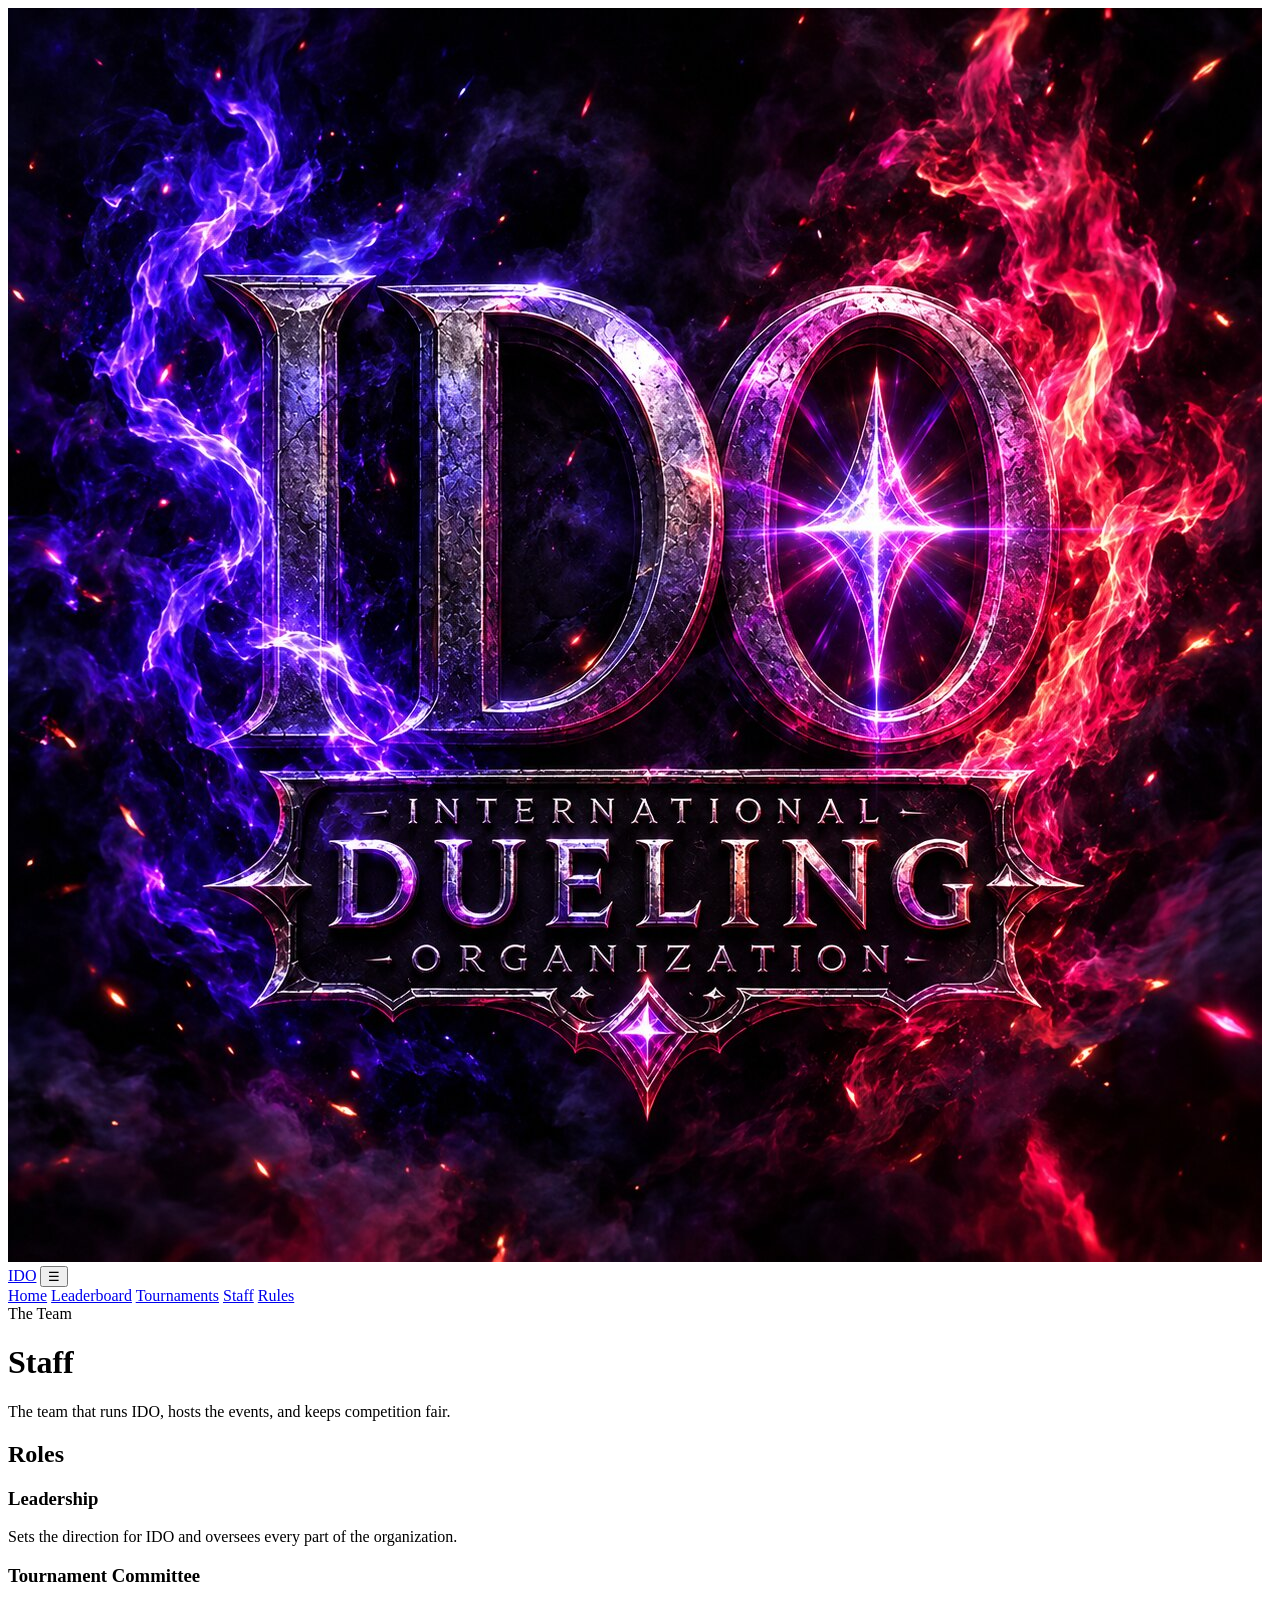
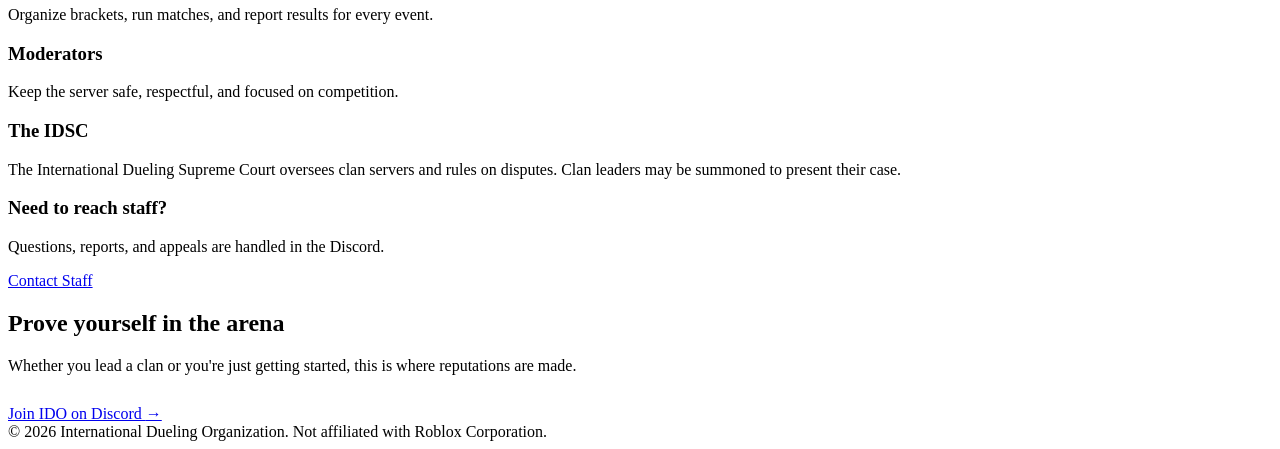
==== staff.html @ de7ac048 "Rename Staff to staff.html" ====
<!DOCTYPE html>
<html lang="en">
<head>
<meta charset="UTF-8">
<meta name="viewport" content="width=device-width, initial-scale=1.0">
<title>Staff | International Dueling Organization</title>
<meta name="description" content="Meet the IDO staff team, Tournament Committee, moderators, and the IDSC.">
<meta property="og:title" content="Staff | International Dueling Organization">
<meta property="og:description" content="Meet the IDO staff team, Tournament Committee, moderators, and the IDSC.">
<meta property="og:type" content="website">
<meta property="og:image" content="logo.jpg">
<meta name="theme-color" content="#0a0612">
<link rel="icon" href="logo.jpg">
<link rel="preconnect" href="https://fonts.googleapis.com">
<link rel="preconnect" href="https://fonts.gstatic.com" crossorigin>
<link href="https://fonts.googleapis.com/css2?family=Cinzel:wght@500;700;800&family=Inter:wght@400;500;600;700&display=swap" rel="stylesheet">
<link rel="stylesheet" href="style.css">
</head>
<body data-page="staff">
<div class="site-bg" aria-hidden="true"></div>

<nav>
  <div class="wrap">
    <a href="./" class="logo"><img src="logo.jpg" alt="" onerror="this.remove()"><span class="grad-text">IDO</span></a>
    <button class="menu-btn" aria-label="Menu">&#9776;</button>
    <div class="links">
      <a href="./" data-page="home">Home</a>
      <a href="leaderboard.html" data-page="leaderboard">Leaderboard</a>
      <a href="tournaments.html" data-page="tournaments">Tournaments</a>
      <a href="staff.html" data-page="staff">Staff</a>
      <a href="rules.html" data-page="rules">Rules</a>
    </div>
  </div>
</nav>

<header class="page-hero">
  <div class="wrap">
    <div class="eyebrow">The Team</div>
    <h1>Staff</h1>
    <p>The team that runs IDO, hosts the events, and keeps competition fair.</p>
    <div class="divider"></div>
  </div>
</header>

<section>
  <div class="wrap reveal stack">
    <div>
      <h2 class="small">Roles</h2>
      <div class="divider"></div>
      <div class="grid">
        <div class="card"><h3>Leadership</h3><p>Sets the direction for IDO and oversees every part of the organization.</p></div>
        <div class="card"><h3>Tournament Committee</h3><p>Organize brackets, run matches, and report results for every event.</p></div>
        <div class="card"><h3>Moderators</h3><p>Keep the server safe, respectful, and focused on competition.</p></div>
        <div class="card"><h3>The IDSC</h3><p>The International Dueling Supreme Court oversees clan servers and rules on disputes. Clan leaders may be summoned to present their case.</p></div>
      </div>
    </div>

    <div>
      <div class="card callout">
        <div>
          <h3>Need to reach staff?</h3>
          <p>Questions, reports, and appeals are handled in the Discord.</p>
        </div>
        <a class="btn btn-ghost" href="https://discord.gg/gZj7TFxwW" target="_blank" rel="noopener">Contact Staff</a>
      </div>
    </div>
  </div>
</section>

<section class="cta">
  <div class="wrap reveal">
    <h2>Prove yourself in the <span class="grad-text">arena</span></h2>
    <div class="divider"></div>
    <p class="sub" style="margin: 0 auto 30px;">Whether you lead a clan or you're just getting started, this is where reputations are made.</p>
    <a class="btn btn-primary" href="https://discord.gg/gZj7TFxwW" target="_blank" rel="noopener">Join IDO on Discord <span class="arrow">&rarr;</span></a>
  </div>
</section>

<footer>
  <div class="wrap">
    &copy; <span data-year></span> International Dueling Organization. Not affiliated with Roblox Corporation.
  </div>
</footer>

<script src="script.js"></script>
</body>
</html>
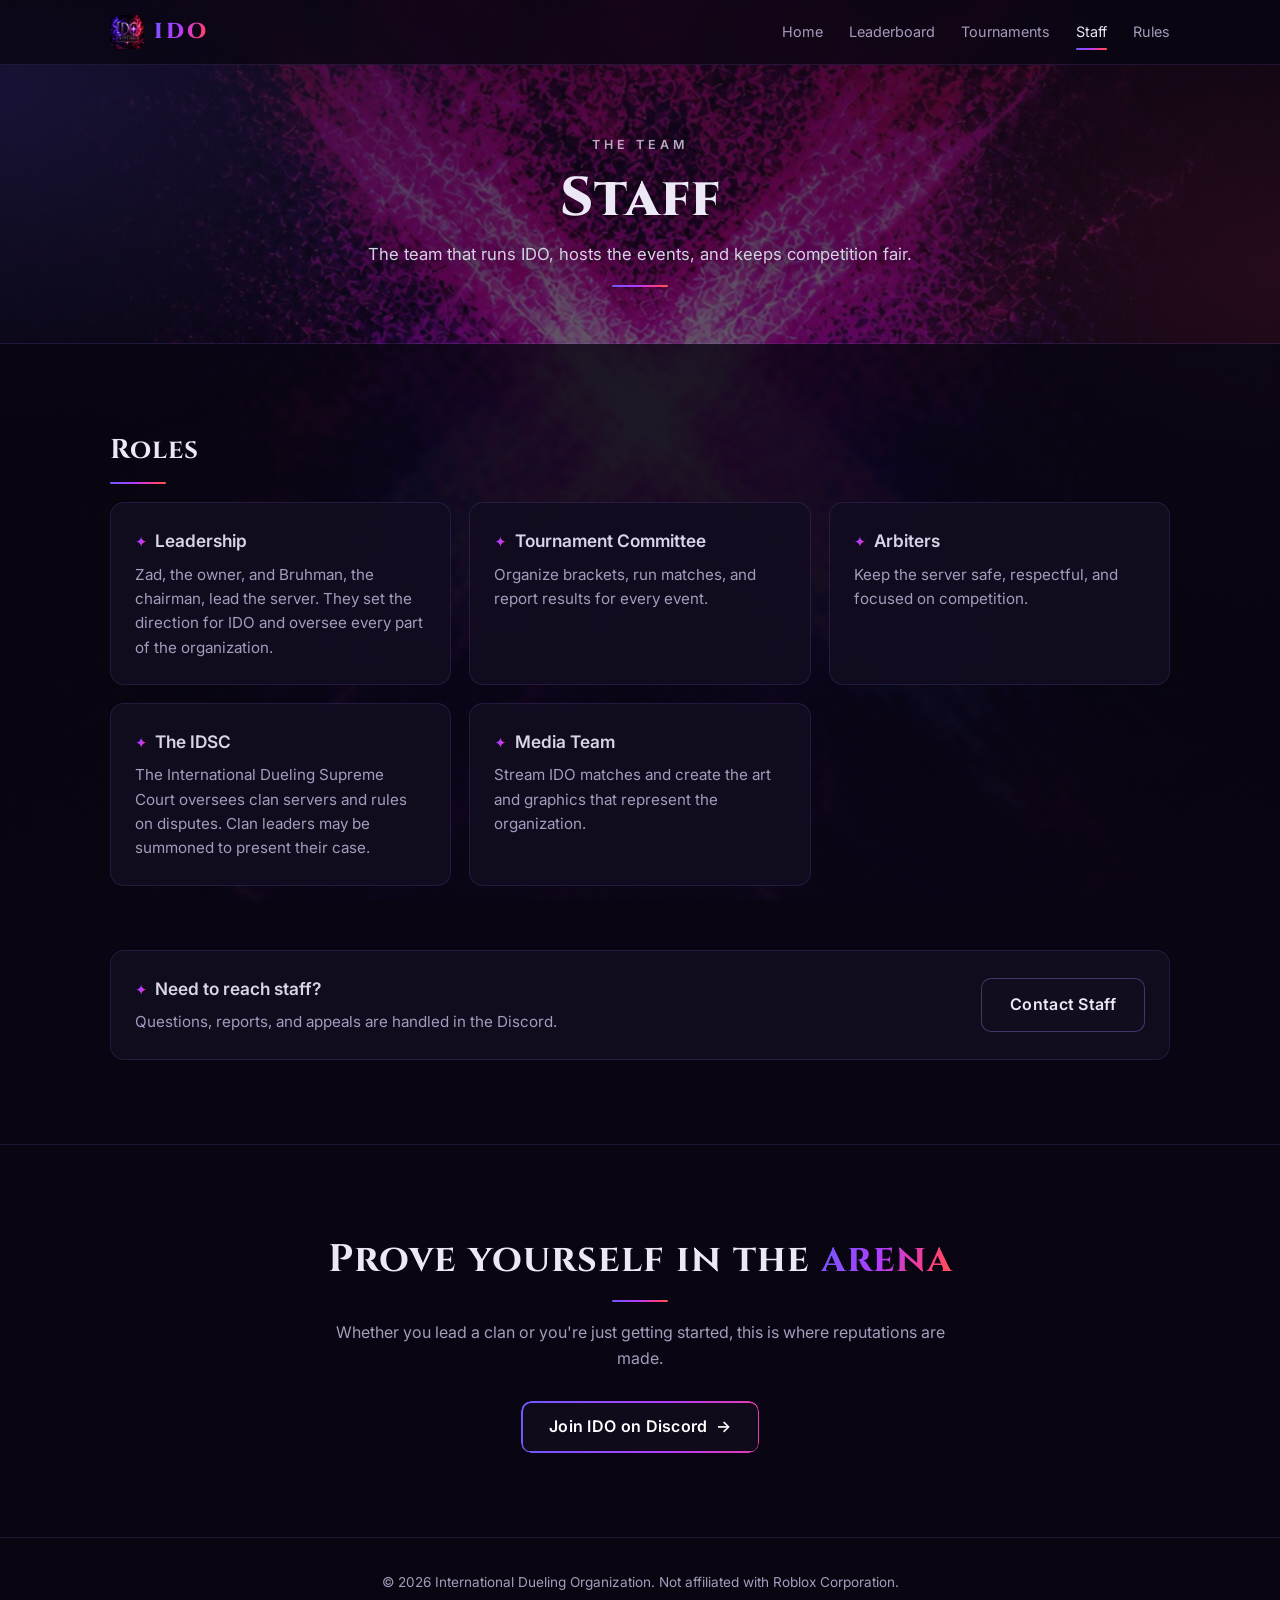
==== commit 9822ca74: "Update staff.html" ====
--- a/staff.html
+++ b/staff.html
@@ -4,9 +4,9 @@
 <meta charset="UTF-8">
 <meta name="viewport" content="width=device-width, initial-scale=1.0">
 <title>Staff | International Dueling Organization</title>
-<meta name="description" content="Meet the IDO staff team, Tournament Committee, moderators, and the IDSC.">
+<meta name="description" content="Meet the IDO staff team: leadership, the Tournament Committee, Arbiters, the IDSC, and the Media Team.">
 <meta property="og:title" content="Staff | International Dueling Organization">
-<meta property="og:description" content="Meet the IDO staff team, Tournament Committee, moderators, and the IDSC.">
+<meta property="og:description" content="Meet the IDO staff team: leadership, the Tournament Committee, Arbiters, the IDSC, and the Media Team.">
 <meta property="og:type" content="website">
 <meta property="og:image" content="logo.jpg">
 <meta name="theme-color" content="#0a0612">
@@ -47,11 +47,12 @@
     <div>
       <h2 class="small">Roles</h2>
       <div class="divider"></div>
-      <div class="grid">
-        <div class="card"><h3>Leadership</h3><p>Sets the direction for IDO and oversees every part of the organization.</p></div>
+      <div class="grid" style="grid-template-columns: repeat(auto-fit, minmax(280px, 1fr));">
+        <div class="card"><h3>Leadership</h3><p>Zad, the owner, and Bruhman, the chairman, lead the server. They set the direction for IDO and oversee every part of the organization.</p></div>
         <div class="card"><h3>Tournament Committee</h3><p>Organize brackets, run matches, and report results for every event.</p></div>
-        <div class="card"><h3>Moderators</h3><p>Keep the server safe, respectful, and focused on competition.</p></div>
+        <div class="card"><h3>Arbiters</h3><p>Keep the server safe, respectful, and focused on competition.</p></div>
         <div class="card"><h3>The IDSC</h3><p>The International Dueling Supreme Court oversees clan servers and rules on disputes. Clan leaders may be summoned to present their case.</p></div>
+        <div class="card"><h3>Media Team</h3><p>Stream IDO matches and create the art and graphics that represent the organization.</p></div>
       </div>
     </div>
 
--- a/style.css
+++ b/style.css
@@ -0,0 +1,353 @@
+:root {
+  --bg: #0a0612;
+  --bg-2: #0f0a1a;
+  --panel: rgba(22, 15, 36, 0.72);
+  --panel-solid: #160f24;
+  --line: rgba(160, 120, 255, 0.14);
+  --line-strong: rgba(190, 140, 255, 0.32);
+  --text: #ece8f6;
+  --muted: #a49cbc;
+  --silver: #d9d4e8;
+  --violet: #7b5cff;
+  --magenta: #c13cff;
+  --rose: #ff3d7f;
+  --ember: #ff5a4e;
+  --grad: linear-gradient(110deg, #6d5bff 0%, #b13cff 45%, #ff3d7f 80%, #ff5a4e 100%);
+  --radius: 14px;
+}
+* { box-sizing: border-box; margin: 0; padding: 0; }
+html { scroll-behavior: smooth; }
+body {
+  font-family: 'Inter', system-ui, sans-serif;
+  background: var(--bg);
+  color: var(--text);
+  line-height: 1.6;
+  overflow-x: hidden;
+}
+/* Ambient violet and crimson glow, fixed behind everything */
+body::before {
+  content: ""; position: fixed; inset: 0; z-index: -1; pointer-events: none;
+  background:
+    radial-gradient(900px 600px at 0% 10%, rgba(109, 91, 255, 0.16), transparent 60%),
+    radial-gradient(900px 600px at 100% 30%, rgba(255, 61, 127, 0.12), transparent 60%),
+    radial-gradient(800px 500px at 50% 110%, rgba(177, 60, 255, 0.10), transparent 60%);
+}
+
+/* Full-site background photo, dimmed so text stays readable */
+.site-bg {
+  position: fixed; inset: 0; z-index: -2; pointer-events: none;
+  background: #0a0612 url("background.jpg") center 30% / cover no-repeat;
+}
+.site-bg::after {
+  content: ""; position: absolute; inset: 0;
+  background:
+    radial-gradient(ellipse at center, rgba(10, 6, 18, 0.35) 0%, rgba(10, 6, 18, 0.75) 100%),
+    linear-gradient(180deg, rgba(10, 6, 18, 0.25), rgba(10, 6, 18, 0.55));
+}
+/* Sections below the hero sit on a darker veil so the photo stays subtle there */
+section { background: rgba(10, 6, 18, 0.78); backdrop-filter: blur(2px); -webkit-backdrop-filter: blur(2px); }
+footer { background: rgba(10, 6, 18, 0.9); }
+.hero { text-shadow: 0 2px 18px rgba(0, 0, 0, 0.6); }
+.hero p, .hero .eyebrow { color: #d6d0e6; }
+a { color: inherit; text-decoration: none; }
+.wrap { max-width: 1100px; margin: 0 auto; padding: 0 20px; }
+.grad-text {
+  background: var(--grad);
+  -webkit-background-clip: text; background-clip: text;
+  color: transparent;
+}
+.sr-only {
+  position: absolute; width: 1px; height: 1px; padding: 0; margin: -1px;
+  overflow: hidden; clip: rect(0 0 0 0); white-space: nowrap; border: 0;
+}
+
+/* Nav */
+nav {
+  position: sticky; top: 0; z-index: 50;
+  background: rgba(10, 6, 18, 0.78);
+  backdrop-filter: blur(12px);
+  -webkit-backdrop-filter: blur(12px);
+  border-bottom: 1px solid var(--line);
+}
+nav .wrap { display: flex; align-items: center; justify-content: space-between; height: 64px; }
+.logo { display: flex; align-items: center; gap: 10px; font-family: 'Cinzel', serif; font-weight: 800; font-size: 1.35rem; letter-spacing: 3px; }
+.logo img { width: 34px; height: 34px; border-radius: 8px; object-fit: cover; }
+.links { display: flex; gap: 26px; font-size: 0.9rem; color: var(--muted); }
+.links a { position: relative; padding: 4px 0; transition: color .25s; }
+.links a::after {
+  content: ""; position: absolute; left: 0; bottom: -2px; height: 2px; width: 100%;
+  background: var(--grad); border-radius: 2px;
+  transform: scaleX(0); transform-origin: left; transition: transform .3s ease;
+}
+.links a:hover { color: var(--text); }
+.links a:hover::after { transform: scaleX(1); }
+.menu-btn { display: none; background: none; border: 0; color: var(--text); font-size: 1.5rem; cursor: pointer; }
+
+/* Hero */
+.hero {
+  padding: 70px 0 90px;
+  text-align: center;
+  position: relative;
+  border-bottom: 1px solid var(--line);
+}
+.hero-logo {
+  width: min(380px, 78vw); aspect-ratio: 1; margin: 0 auto 8px; display: block;
+  object-fit: cover;
+  -webkit-mask-image: radial-gradient(circle at center, #000 52%, transparent 71%);
+          mask-image: radial-gradient(circle at center, #000 52%, transparent 71%);
+  animation: float 7s ease-in-out infinite;
+}
+@keyframes float {
+  0%, 100% { transform: translateY(0); }
+  50% { transform: translateY(-8px); }
+}
+.eyebrow { color: var(--silver); font-weight: 600; letter-spacing: 4px; font-size: 0.78rem; text-transform: uppercase; opacity: .8; }
+.hero h1 {
+  font-family: 'Cinzel', serif; font-weight: 800;
+  font-size: clamp(2.2rem, 6vw, 4rem); line-height: 1.1;
+  margin: 18px 0;
+}
+.hero p { color: var(--muted); max-width: 600px; margin: 14px auto 34px; font-size: 1.06rem; }
+.btns { display: flex; gap: 14px; justify-content: center; flex-wrap: wrap; }
+
+/* Buttons */
+.btn {
+  position: relative; overflow: hidden; isolation: isolate; display: inline-flex; align-items: center; gap: 8px;
+  padding: 13px 28px; border-radius: 10px; font-weight: 600; letter-spacing: .3px;
+  transition: transform .25s ease, box-shadow .3s ease, background-position .6s ease, border-color .3s;
+}
+/* Hollow button with an animated gradient outline */
+.btn-primary {
+  color: #fff;
+  background: rgba(22, 15, 36, 0.55);
+  isolation: isolate;
+}
+.btn-primary::before,
+.tab.active::before {
+  content: ""; position: absolute; inset: 0; border-radius: inherit; padding: 1.5px;
+  background: linear-gradient(90deg, #6d5bff, #b13cff, #ff3d7f, #ff5a4e, #b13cff, #6d5bff);
+  background-size: 300% 100%;
+  animation: flow 4s linear infinite;
+  -webkit-mask: linear-gradient(#000 0 0) content-box, linear-gradient(#000 0 0);
+  -webkit-mask-composite: xor;
+          mask: linear-gradient(#000 0 0) content-box, linear-gradient(#000 0 0);
+          mask-composite: exclude;
+  pointer-events: none; z-index: -1;
+}
+@keyframes flow {
+  from { background-position: 0% 50%; }
+  to { background-position: 300% 50%; }
+}
+.btn-primary:hover {
+  transform: translateY(-2px);
+  background: rgba(123, 92, 255, 0.10);
+  box-shadow: 0 8px 28px -10px rgba(255, 61, 127, 0.55);
+}
+.btn-primary:hover::before { animation-duration: 1.6s; }
+
+/* Click effect: ripple from the click point plus a bright pulse */
+.ripple {
+  position: absolute; border-radius: 50%; pointer-events: none; z-index: -1;
+  width: 16px; height: 16px; margin: -8px 0 0 -8px;
+  background: radial-gradient(circle, rgba(255, 120, 200, 0.55), rgba(177, 60, 255, 0.25) 45%, transparent 70%);
+  transform: scale(0);
+  animation: ripple .55s ease-out forwards;
+}
+@keyframes ripple {
+  to { transform: scale(22); opacity: 0; }
+}
+.btn.clicked, .tab.clicked { animation: press .4s ease; }
+.btn.clicked { box-shadow: 0 0 0 1px rgba(255, 255, 255, 0.15), 0 0 26px -2px rgba(193, 60, 255, 0.7); }
+.btn-primary.clicked::before { animation-duration: .6s; filter: brightness(1.4); }
+@keyframes press {
+  0% { transform: scale(1); }
+  35% { transform: scale(.95); }
+  100% { transform: scale(1); }
+}
+
+.btn-ghost {
+  color: var(--text);
+  border: 1px solid var(--line-strong);
+  background: rgba(22, 15, 36, 0.4);
+}
+.btn-ghost:hover {
+  transform: translateY(-2px);
+  border-color: rgba(220, 170, 255, 0.55);
+  background: rgba(123, 92, 255, 0.08);
+  box-shadow: 0 8px 26px -12px rgba(177, 60, 255, 0.5);
+}
+
+.btn .arrow { transition: transform .25s ease; }
+.btn:hover .arrow { transform: translateX(3px); }
+
+/* Sections */
+section { padding: 84px 0; border-bottom: 1px solid var(--line); }
+h2 { font-family: 'Cinzel', serif; font-weight: 700; font-size: clamp(1.7rem, 4vw, 2.4rem); margin-bottom: 10px; letter-spacing: 1px; }
+.divider { width: 56px; height: 2px; background: var(--grad); border-radius: 2px; margin: 4px 0 18px; }
+.sub { color: var(--muted); margin-bottom: 36px; max-width: 640px; }
+.grid { display: grid; grid-template-columns: repeat(auto-fit, minmax(240px, 1fr)); gap: 18px; }
+.card {
+  position: relative;
+  background: var(--panel); border: 1px solid var(--line);
+  border-radius: var(--radius); padding: 24px;
+  backdrop-filter: blur(6px);
+  transition: transform .3s ease, border-color .3s ease, box-shadow .3s ease;
+}
+.card:hover {
+  transform: translateY(-3px);
+  border-color: var(--line-strong);
+  box-shadow: 0 14px 34px -18px rgba(177, 60, 255, 0.5);
+}
+.card h3 { font-size: 1.08rem; margin-bottom: 8px; color: var(--silver); font-weight: 600; }
+.card h3::before {
+  content: "\2726"; margin-right: 8px; font-size: .85em;
+  background: var(--grad); -webkit-background-clip: text; background-clip: text; color: transparent;
+}
+.card p { color: var(--muted); font-size: 0.95rem; }
+
+/* Leaderboard */
+.tabs { display: flex; gap: 8px; margin-bottom: 18px; flex-wrap: wrap; }
+.tab {
+  padding: 9px 18px; border-radius: 999px; border: 1px solid var(--line);
+  background: var(--panel); color: var(--muted); cursor: pointer; font: inherit; font-weight: 600; font-size: .9rem;
+  transition: color .25s, border-color .25s, transform .2s, box-shadow .3s;
+}
+.tab:hover { color: var(--text); border-color: var(--line-strong); transform: translateY(-1px); }
+.tab { position: relative; overflow: hidden; isolation: isolate; }
+.tab.active {
+  color: #fff; border-color: transparent;
+  background: rgba(123, 92, 255, 0.10);
+  box-shadow: 0 6px 20px -10px rgba(255, 61, 127, 0.5);
+}
+.board { background: var(--panel); border: 1px solid var(--line); border-radius: var(--radius); overflow: hidden; }
+table { width: 100%; border-collapse: collapse; }
+th, td { padding: 14px 18px; text-align: left; }
+th { background: rgba(123, 92, 255, 0.07); color: var(--muted); font-size: 0.76rem; letter-spacing: 1.5px; text-transform: uppercase; font-weight: 600; }
+tbody tr { transition: background .2s; }
+tbody tr:hover { background: rgba(177, 60, 255, 0.06); }
+tr + tr td { border-top: 1px solid var(--line); }
+td.rank { font-weight: 700; width: 70px; color: var(--muted); }
+td.score { text-align: right; font-weight: 700; color: var(--silver); font-variant-numeric: tabular-nums; }
+th.score { text-align: right; }
+.r1 { color: #ff6b9d !important; } .r2 { color: #c58bff !important; } .r3 { color: #8f86ff !important; }
+.note { color: var(--muted); font-size: 0.82rem; margin-top: 12px; }
+
+/* Tournaments */
+.event { display: flex; gap: 18px; align-items: flex-start; }
+.date {
+  min-width: 64px; text-align: center; border-radius: 10px; padding: 8px 6px;
+  border: 1px solid var(--line-strong);
+  background: rgba(123, 92, 255, 0.08);
+}
+.date .m { font-size: 0.7rem; color: var(--rose); font-weight: 700; letter-spacing: 1.5px; }
+.date .d { font-size: 1.5rem; font-weight: 700; font-family: 'Cinzel', serif; }
+.tag {
+  display: inline-block; font-size: 0.7rem; font-weight: 700; padding: 3px 10px; letter-spacing: .5px;
+  border-radius: 999px; background: rgba(193, 60, 255, 0.14); color: #d99bff; margin-bottom: 6px;
+}
+.event h3::before { content: none; }
+
+.empty {
+  text-align: center; padding: 44px 24px;
+  border: 1px dashed var(--line-strong); border-radius: var(--radius);
+  background: rgba(22, 15, 36, 0.45);
+}
+.empty-icon {
+  font-size: 1.6rem; margin-bottom: 6px;
+  background: var(--grad); -webkit-background-clip: text; background-clip: text; color: transparent;
+}
+.empty h3 { font-size: 1.1rem; color: var(--silver); margin-bottom: 6px; font-weight: 600; }
+.empty p { color: var(--muted); font-size: .95rem; max-width: 440px; margin: 0 auto; }
+#tournament-list:empty { display: none; }
+.grid:empty { display: none; }
+
+/* Rules */
+ol.rules { counter-reset: r; list-style: none; display: grid; gap: 12px; }
+ol.rules li {
+  counter-increment: r; background: var(--panel); border: 1px solid var(--line);
+  border-radius: 10px; padding: 16px 18px 16px 60px; position: relative; color: var(--muted);
+  transition: border-color .3s;
+}
+ol.rules li:hover { border-color: var(--line-strong); }
+ol.rules li strong { color: var(--text); }
+ol.rules li::before {
+  content: counter(r); position: absolute; left: 20px; top: 13px;
+  font-family: 'Cinzel', serif; font-weight: 800; font-size: 1.25rem;
+  background: var(--grad); -webkit-background-clip: text; background-clip: text; color: transparent;
+}
+
+/* CTA + footer */
+.cta { text-align: center; position: relative; }
+.cta .divider { margin: 4px auto 18px; }
+footer { padding: 34px 0; color: var(--muted); font-size: 0.85rem; text-align: center; }
+
+/* Fade-in on scroll */
+.reveal { opacity: 0; transform: translateY(14px); transition: opacity .7s ease, transform .7s ease; }
+.reveal.in { opacity: 1; transform: none; }
+
+
+/* Active page in the nav */
+.links a.active { color: var(--text); }
+.links a.active::after { transform: scaleX(1); }
+
+/* Header used on inner pages */
+.page-hero {
+  padding: 70px 0 56px; text-align: center;
+  border-bottom: 1px solid var(--line);
+  text-shadow: 0 2px 18px rgba(0, 0, 0, 0.6);
+}
+.page-hero h1 {
+  font-family: 'Cinzel', serif; font-weight: 800; letter-spacing: 1px;
+  font-size: clamp(2.2rem, 6vw, 3.4rem); line-height: 1.1; margin: 14px 0 12px;
+}
+.page-hero p { color: #d6d0e6; max-width: 560px; margin: 0 auto; font-size: 1.04rem; }
+.page-hero .divider { margin: 18px auto 0; }
+
+/* Smaller sub-headings inside a page */
+h2.small { font-size: clamp(1.3rem, 3vw, 1.7rem); }
+.stack > * + * { margin-top: 64px; }
+
+/* Home page previews */
+.preview-grid { display: grid; grid-template-columns: repeat(auto-fit, minmax(300px, 1fr)); gap: 18px; }
+.preview { display: flex; flex-direction: column; }
+.preview .preview-body { flex: 1; margin: 6px 0 18px; }
+.mini-row {
+  display: flex; align-items: center; gap: 14px; padding: 10px 0;
+  border-top: 1px solid var(--line); font-size: .95rem;
+}
+.mini-row:first-child { border-top: 0; }
+.mini-row .pos { font-weight: 700; width: 28px; }
+.mini-row .who { flex: 1; color: var(--text); }
+.mini-row .pts { font-weight: 700; color: var(--silver); font-variant-numeric: tabular-nums; }
+.preview .muted { color: var(--muted); font-size: .95rem; }
+.text-link {
+  align-self: flex-start; font-weight: 600; font-size: .92rem; color: #e2b8ff;
+  display: inline-flex; gap: 6px; align-items: center;
+}
+.text-link span { transition: transform .25s ease; }
+.text-link:hover span { transform: translateX(3px); }
+
+.empty.compact { padding: 30px 20px; }
+.callout { display: flex; gap: 18px; align-items: center; justify-content: space-between; flex-wrap: wrap; }
+.callout p { margin: 0; }
+
+@media (max-width: 760px) {
+  .links {
+    display: none; position: absolute; top: 64px; left: 0; right: 0;
+    flex-direction: column; gap: 0; background: var(--bg); border-bottom: 1px solid var(--line);
+  }
+  .links.open { display: flex; }
+  .links a { padding: 14px 20px; border-top: 1px solid var(--line); }
+  .links a::after { display: none; }
+  .menu-btn { display: block; }
+  th, td { padding: 12px 12px; }
+  section { padding: 60px 0; }
+  .hero { padding: 40px 0 70px; }
+  .page-hero { padding: 48px 0 40px; }
+  .callout { flex-direction: column; align-items: flex-start; }
+}
+
+@media (prefers-reduced-motion: reduce) {
+  *, *::before, *::after { animation: none !important; transition: none !important; }
+  .reveal { opacity: 1; transform: none; }
+}
